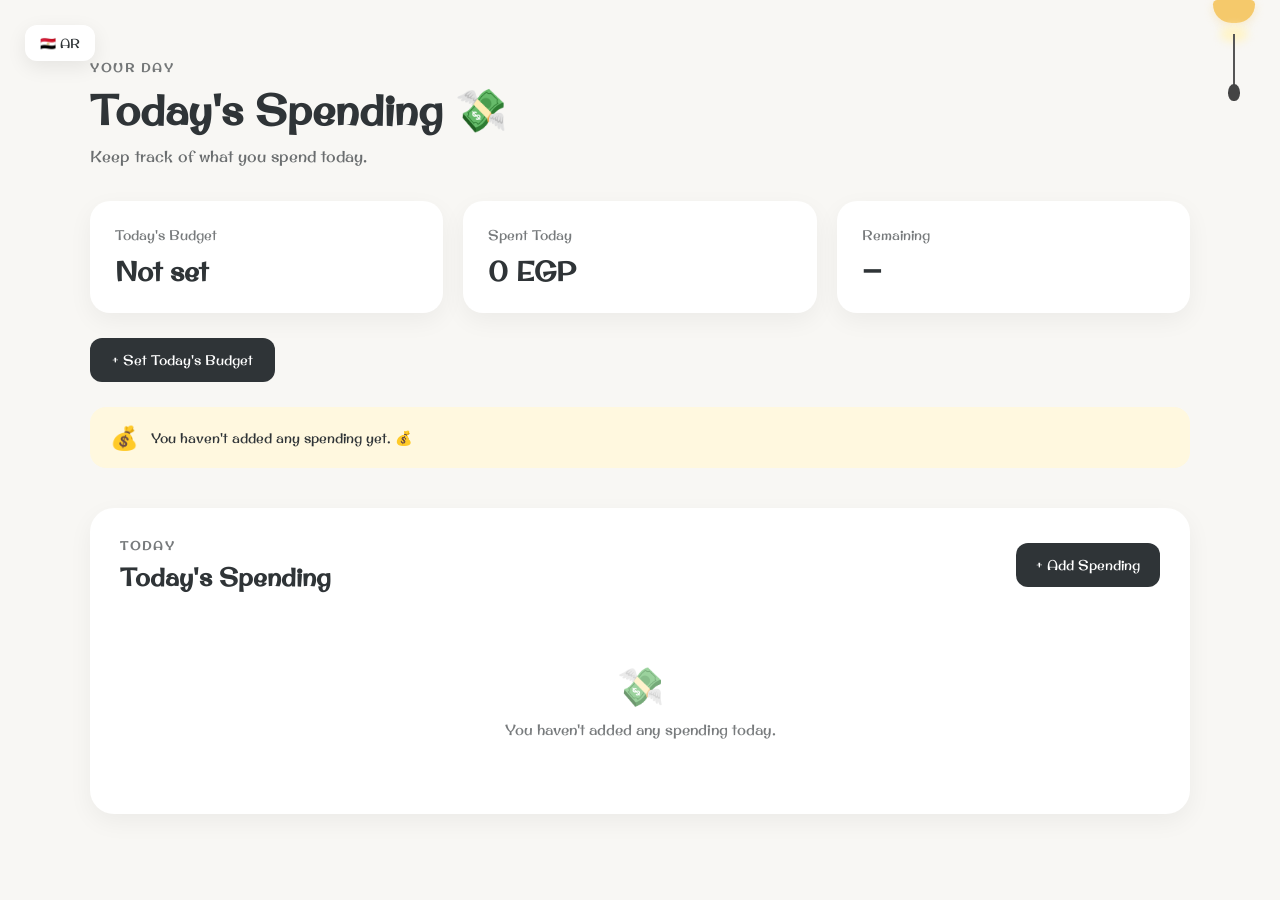
==== pages/daily.html @ ceffb984 "Update Spendly frontend" ====
<!DOCTYPE html>
<html lang="en">

<head>

    <meta charset="UTF-8">
    <meta name="viewport" content="width=device-width, initial-scale=1.0">

    <title>Daily | Spendly</title>

    <!-- Google Font -->
    <link rel="preconnect" href="https://fonts.googleapis.com">
    <link rel="preconnect" href="https://fonts.gstatic.com" crossorigin>

    <link
        href="https://fonts.googleapis.com/css2?family=Original+Surfer&display=swap"
        rel="stylesheet"
    >

    <!-- Favicon -->
    <link
        rel="icon"
        type="image/png"
        href="../assets/spendly-logo.png"
    >

    <!-- CSS -->
    <link rel="stylesheet" href="../css/theme.css">
    <link rel="stylesheet" href="../css/daily.css">

</head>


<body>

    <main class="daily-container">

        <!-- Page Header -->
        <section class="daily-header">

            <div>

                <p class="page-label" data-i18n="pageLabel">
                    YOUR DAY
                </p>

                <h1 data-i18n="title">
                    Today's Spending 💸
                </h1>

                <p class="page-subtitle" data-i18n="subtitle">
                    Keep track of what you spend today.
                </p>

            </div>

        </section>


        <!-- Budget Summary -->
        <section class="daily-summary">

            <div class="daily-card">

                <p data-i18n="budget">
                    Today's Budget
                </p>

                <h2 id="daily-budget">
                    Not set
                </h2>

            </div>


            <div class="daily-card">

                <p data-i18n="spent">
                    Spent Today
                </p>

                <h2 id="spent-today">
                    0 EGP
                </h2>

            </div>


            <div class="daily-card">

                <p data-i18n="remaining">
                    Remaining
                </p>

                <h2 id="remaining-budget">
                    —
                </h2>

            </div>

        </section>


        <!-- Budget Action -->
        <section class="budget-section">

            <button
                type="button"
                class="budget-btn"
                id="set-budget-btn"
                data-i18n="setBudget"
            >
                + Set Today's Budget
            </button>

        </section>


        <!-- Daily Message -->
        <section
            class="daily-message"
            id="daily-message"
        >

            <span class="message-icon">
                💰
            </span>

            <p id="daily-message-text">
                You haven't added any spending yet.
            </p>

        </section>


        <!-- Today's Spending -->
        <section class="today-spending-section">

            <div class="section-header">

                <div>

                    <p
                        class="page-label"
                        data-i18n="today"
                    >
                        TODAY
                    </p>

                    <h2 data-i18n="todaySpending">
                        Today's Spending
                    </h2>

                </div>


                <button
                    type="button"
                    class="add-spending-btn"
                    id="add-spending-btn"
                    data-i18n="addSpending"
                >
                    + Add Spending
                </button>

            </div>


            <!-- Spending List -->
            <div
                class="spending-list"
                id="spending-list"
            >

                <!-- Spending items will be added here -->

            </div>

        </section>

    </main>


    <!-- =========================
         Add Spending Modal
    ========================= -->

    <div
        class="spending-modal"
        id="spending-modal"
    >

        <div class="spending-modal-content">

            <div class="modal-header">

                <div>

                    <p
                        class="page-label"
                        data-i18n="newSpending"
                    >
                        NEW SPENDING
                    </p>

                    <h2 data-i18n="addSpendingTitle">
                        Add spending
                    </h2>

                </div>


                <button
                    type="button"
                    class="close-modal"
                    id="close-modal"
                >
                    ×
                </button>

            </div>


            <form id="spending-form">

                <!-- Spending Name -->
                <div class="form-group">

                    <label
                        for="spending-name"
                        data-i18n="spendingQuestion"
                    >
                        What did you spend on?
                    </label>

                    <input
                        type="text"
                        id="spending-name"
                        placeholder="e.g. Lunch"
                        required
                    >

                </div>


                <!-- Amount -->
                <div class="form-group">

                    <label
                        for="spending-amount"
                        data-i18n="amount"
                    >
                        Amount
                    </label>

                    <input
                        type="number"
                        id="spending-amount"
                        placeholder="e.g. 250"
                        min="0"
                        step="0.01"
                        required
                    >

                </div>


                <!-- Category -->
                <div class="form-group">

                    <label
                        for="spending-category"
                        data-i18n="category"
                    >
                        Category
                    </label>

                    <select
                        id="spending-category"
                        required
                    >

                        <option
                            value=""
                            data-i18n="chooseCategory"
                        >
                            Choose a category
                        </option>

                        <option value="Food">
                            🍔 Food
                        </option>

                        <option value="Transportation">
                            🚕 Transportation
                        </option>

                        <option value="Shopping">
                            🛒 Shopping
                        </option>

                        <option value="Bills">
                            💡 Bills
                        </option>

                        <option value="Entertainment">
                            🎬 Entertainment
                        </option>

                        <option value="Health">
                            💊 Health
                        </option>

                        <option value="Other">
                            📦 Other
                        </option>

                    </select>

                </div>


                <!-- Modal Actions -->
                <div class="modal-actions">

                    <button
                        type="button"
                        class="cancel-btn"
                        id="cancel-modal"
                        data-i18n="cancel"
                    >
                        Cancel
                    </button>


                    <button
                        type="submit"
                        class="save-spending-btn"
                        data-i18n="saveSpending"
                    >
                        Add Spending
                    </button>

                </div>

            </form>

        </div>

    </div>


    <!-- =========================
         Budget Modal
    ========================= -->

    <div
        class="budget-modal"
        id="budget-modal"
    >

        <div class="budget-modal-content">

            <div class="modal-header">

                <div>

                    <p
                        class="page-label"
                        data-i18n="dailyBudget"
                    >
                        DAILY BUDGET
                    </p>

                    <h2 data-i18n="setTodaysBudget">
                        Set today's budget
                    </h2>

                </div>


                <button
                    type="button"
                    class="close-budget-modal"
                    id="close-budget-modal"
                >
                    ×
                </button>

            </div>


            <form id="budget-form">

                <div class="form-group">

                    <label
                        for="budget-amount"
                        data-i18n="budgetQuestion"
                    >
                        How much can you spend today?
                    </label>

                    <input
                        type="number"
                        id="budget-amount"
                        placeholder="e.g. 1000"
                        min="0"
                        step="0.01"
                        required
                    >

                </div>


                <div class="modal-actions">

                    <button
                        type="button"
                        class="cancel-btn"
                        id="cancel-budget-modal"
                        data-i18n="cancel"
                    >
                        Cancel
                    </button>


                    <button
                        type="submit"
                        class="save-budget-btn"
                        data-i18n="setBudgetButton"
                    >
                        Set Budget
                    </button>

                </div>

            </form>

        </div>

    </div>


    <!-- =========================
         Delete Confirmation Modal
    ========================= -->

    <div
        class="delete-modal"
        id="delete-modal"
    >

        <div class="delete-modal-content">

            <div class="delete-icon">
                🗑️
            </div>

            <div class="delete-text">

                <h2 data-i18n="deleteTitle">
                    Delete spending?
                </h2>

                <p data-i18n="deleteMessage">
                    Are you sure you want to delete this spending?
                    This action can't be undone.
                </p>

            </div>


            <div class="delete-actions">

                <button
                    type="button"
                    class="delete-cancel-btn"
                    id="delete-cancel-btn"
                    data-i18n="deleteCancel"
                >
                    Cancel
                </button>


                <button
                    type="button"
                    class="delete-confirm-btn"
                    id="delete-confirm-btn"
                    data-i18n="deleteConfirm"
                >
                    Yes, Delete
                </button>

            </div>

        </div>

    </div>


    <!-- =========================
         Success Toast
    ========================= -->

    <div
        id="success-toast"
        class="success-toast"
    >

        <span>✓</span>

        <p data-i18n="spendingAdded">
            Spending added successfully!
        </p>

    </div>


    <!-- =========================
         Theme Lamp
    ========================= -->

    <div class="theme-lamp">

        <div class="lamp">

            <div class="lamp-shade"></div>

            <div class="lamp-light"></div>

        </div>


        <div
            class="lamp-cord"
            id="lamp-cord"
        >

            <span class="cord-handle"></span>

        </div>

    </div>


    <!-- JavaScript -->
    <script src="../js/theme.js"></script>
    <script src="../js/language.js"></script>
    <script src="../js/daily.js"></script>

</body>

</html>
---- css/theme.css ----
/* =========================
   Theme Lamp
========================= */

.theme-lamp {
    position: fixed;
    top: 0;
    right: 25px;
    z-index: 9999;

    display: flex;
    flex-direction: column;
    align-items: center;

    user-select: none;
}

.lamp {
    position: relative;
    width: 42px;
    height: 34px;
}

.lamp-shade {
    width: 42px;
    height: 23px;

    background: #f5c96b;

    border-radius: 5px 5px 22px 22px;

    box-shadow:
        0 3px 10px rgba(245, 201, 107, 0.3);

    transition: 0.4s ease;
}

.lamp-light {
    position: absolute;

    width: 28px;
    height: 16px;

    left: 50%;
    bottom: -8px;

    transform: translateX(-50%);

    background: #fff4c7;

    border-radius: 50%;

    opacity: 1;

    filter: blur(4px);

    transition: 0.4s ease;
}


/* =========================
   Lamp Cord
========================= */

.lamp-cord {
    width: 2px;
    height: 55px;

    background: #555;

    position: relative;

    cursor: grab;

    transform-origin: top center;

    transition: height 0.25s ease;
}

.cord-handle {
    position: absolute;

    width: 12px;
    height: 17px;

    bottom: -12px;
    left: 50%;

    transform: translateX(-50%);

    background: #444;

    border-radius: 50% 50% 45% 45%;

    cursor: grab;
}


/* =========================
   Pull Animation
========================= */

.theme-lamp.pulling .lamp-cord {
    height: 70px;
}

.theme-lamp.pulling .cord-handle {
    transform: translateX(-50%) scale(1.05);
}


/* =========================
   Night Mode
========================= */

body.night-mode {
    background: #171923;
    color: #eee8dc;
}


/* Daily Cards */

body.night-mode .daily-card {
    background: #242630;
    color: #eee8dc;

    box-shadow:
        0 8px 25px rgba(0, 0, 0, 0.2);
}

body.night-mode .daily-card p {
    color: #c8c2b8;
}

body.night-mode .daily-card h2 {
    color: #f5cfa3;
}


/* Today's Spending */

body.night-mode .today-spending-section {
    background: #242630;
    color: #eee8dc;

    box-shadow:
        0 8px 25px rgba(0, 0, 0, 0.2);
}

body.night-mode .section-header h2 {
    color: #f5cfa3;
}


/* Spending Cards */

body.night-mode .spending-card {
    border-bottom-color: #3a3d47;
}

body.night-mode .spending-info h3 {
    color: #eee8dc;
}

body.night-mode .spending-info p {
    color: #aaa69e;
}

body.night-mode .spending-amount {
    color: #f5cfa3;
}


/* Spending Icon */

body.night-mode .spending-icon {
    background: #30333d;
}


/* Edit / Delete */

body.night-mode .edit-spending-btn,
body.night-mode .delete-spending-btn {
    background: #30333d;
    color: #eee8dc;
}


/* Daily Message */

body.night-mode .daily-message {
    background: #302d25;
    color: #eee8dc;
}

body.night-mode .daily-message p {
    color: #ddd6ca;
}


/* Header */

body.night-mode .page-label {
    color: #c8c2b8;
}

body.night-mode .daily-header h1 {
    color: #f5cfa3;
}

body.night-mode .page-subtitle {
    color: #c8c2b8;
}


/* Buttons */

body.night-mode .budget-btn,
body.night-mode .add-spending-btn,
body.night-mode .save-spending-btn,
body.night-mode .save-budget-btn,
body.night-mode .delete-confirm-btn {
    background: #f5cfa3;
    color: #242630;
}


/* Empty State */

body.night-mode .empty-spending {
    color: #c8c2b8;
}


/* Modals */

body.night-mode .spending-modal-content,
body.night-mode .budget-modal-content,
body.night-mode .delete-modal-content {
    background: #242630;
    color: #eee8dc;
}

body.night-mode .modal-header h2 {
    color: #f5cfa3;
}

body.night-mode .close-modal,
body.night-mode .close-budget-modal {
    background: #30333d;
    color: #eee8dc;
}


/* Form */

body.night-mode .form-group label {
    color: #eee8dc;
}

body.night-mode .form-group input,
body.night-mode .form-group select {
    background: #30333d;
    color: #eee8dc;
    border-color: #474a55;
}

body.night-mode .form-group input::placeholder {
    color: #918d86;
}


/* Cancel Buttons */

body.night-mode .cancel-btn,
body.night-mode .delete-cancel-btn {
    background: #353842;
    color: #eee8dc;
}


/* Delete Modal */

body.night-mode .delete-icon {
    background: #3a2928;
}

body.night-mode .delete-text h2 {
    color: #f5cfa3;
}

body.night-mode .delete-text p {
    color: #bcb6ad;
}


/* Success Toast */

body.night-mode .success-toast {
    background: #242630;
    color: #eee8dc;
}

body.night-mode .success-toast p {
    color: #eee8dc;
}

body.night-mode .success-toast span {
    background: #304335;
    color: #9dd5a7;
}


/* Lamp - Night */

body.night-mode .lamp-shade {
    background: #555968;
    box-shadow: none;
}

body.night-mode .lamp-light {
    opacity: 0;
}


/* Smooth Transition */

body,
.daily-card,
.today-spending-section,
.spending-card,
.spending-icon,
.edit-spending-btn,
.delete-spending-btn,
.daily-message,
.spending-modal-content,
.budget-modal-content,
.delete-modal-content,
.success-toast,
.lamp-shade,
.lamp-light {
    transition:
        background 0.5s ease,
        color 0.5s ease,
        border-color 0.5s ease,
        box-shadow 0.5s ease;
}
---- css/daily.css ----
/* =========================
   General
========================= */

* {
    box-sizing: border-box;
    margin: 0;
    padding: 0;
}

body {
    font-family: "Original Surfer", cursive;
    background: #f8f7f4;
    color: #2f3437;
}


/* =========================
   Main Container
========================= */

.daily-container {
    width: min(1100px, 90%);
    margin: 0 auto;
    padding: 60px 0;
}


/* =========================
   Page Header
========================= */

.daily-header {
    margin-bottom: 35px;
}

.page-label {
    font-size: 12px;
    letter-spacing: 2px;
    font-weight: 600;
    margin-bottom: 8px;
    opacity: 0.65;
}

.daily-header h1 {
    font-size: 42px;
    margin-bottom: 10px;
}

.page-subtitle {
    font-size: 16px;
    opacity: 0.7;
}


/* =========================
   Daily Summary
========================= */

.daily-summary {
    display: grid;
    grid-template-columns: repeat(3, 1fr);
    gap: 20px;
    margin-bottom: 25px;
}

.daily-card {
    background: white;
    border-radius: 20px;
    padding: 25px;
    box-shadow: 0 8px 25px rgba(0, 0, 0, 0.05);
}

.daily-card p {
    font-size: 14px;
    opacity: 0.65;
    margin-bottom: 10px;
}

.daily-card h2 {
    font-size: 27px;
}


/* =========================
   Budget Button
========================= */

.budget-section {
    margin-bottom: 25px;
}

.budget-btn {
    border: none;
    background: #2f3437;
    color: white;
    padding: 13px 22px;
    border-radius: 12px;
    font-family: inherit;
    font-size: 14px;
    cursor: pointer;
    transition: 0.2s ease;
}

.budget-btn:hover {
    transform: translateY(-2px);
}


/* =========================
   Daily Message
========================= */

.daily-message {
    display: flex;
    align-items: center;
    gap: 12px;

    background: #fff8df;
    border-radius: 16px;
    padding: 16px 20px;

    margin-bottom: 40px;
}

.message-icon {
    font-size: 23px;
}

.daily-message p {
    font-size: 14px;
}


/* =========================
   Today's Spending
========================= */

.today-spending-section {
    background: white;
    border-radius: 24px;
    padding: 30px;

    box-shadow: 0 8px 25px rgba(0, 0, 0, 0.05);
}

.section-header {
    display: flex;
    align-items: center;
    justify-content: space-between;

    margin-bottom: 25px;
}

.section-header h2 {
    font-size: 25px;
}


/* =========================
   Add Spending Button
========================= */

.add-spending-btn {
    border: none;
    background: #2f3437;
    color: white;

    padding: 13px 20px;
    border-radius: 12px;

    font-family: inherit;
    font-size: 14px;

    cursor: pointer;
    transition: 0.2s ease;
}

.add-spending-btn:hover {
    transform: translateY(-2px);
}


/* =========================
   Spending Card
========================= */

.spending-card {
    display: flex;
    align-items: center;
    justify-content: space-between;

    padding: 18px 0;

    border-bottom: 1px solid #eeeeee;
}

.spending-card:last-child {
    border-bottom: none;
}

.spending-info {
    display: flex;
    align-items: center;
    gap: 14px;
}

.spending-icon {
    width: 45px;
    height: 45px;

    display: flex;
    align-items: center;
    justify-content: center;

    background: #f3f3f3;
    border-radius: 13px;

    font-size: 21px;
}

.spending-info h3 {
    font-size: 16px;
    margin-bottom: 4px;
}

.spending-info p {
    font-size: 13px;
    opacity: 0.6;
}

.spending-right {
    display: flex;
    align-items: center;
    gap: 18px;
}

.spending-amount {
    font-size: 17px;
    font-weight: 600;
}


/* =========================
   Spending Actions
========================= */

.spending-actions {
    display: flex;
    gap: 6px;
}

.edit-spending-btn,
.delete-spending-btn {
    border: none;
    background: #f3f3f3;

    width: 34px;
    height: 34px;

    border-radius: 10px;

    font-size: 15px;

    cursor: pointer;

    transition: 0.2s ease;
}

.edit-spending-btn:hover,
.delete-spending-btn:hover {
    transform: translateY(-2px);
}


/* =========================
   Empty Spending State
========================= */

.empty-spending {
    text-align: center;
    padding: 45px 20px;
    opacity: 0.65;
}

.empty-spending span {
    display: block;
    font-size: 38px;
    margin-bottom: 10px;
}

.empty-spending p {
    font-size: 15px;
}


/* =========================
   Modals
========================= */

.spending-modal,
.budget-modal {
    position: fixed;
    inset: 0;

    display: none;
    align-items: center;
    justify-content: center;

    background: rgba(0, 0, 0, 0.45);

    padding: 20px;

    z-index: 1000;
}

.spending-modal.show,
.budget-modal.show {
    display: flex;
}


/* =========================
   Modal Content
========================= */

.spending-modal-content,
.budget-modal-content {
    width: min(500px, 100%);

    background: white;
    border-radius: 22px;

    padding: 30px;

    box-shadow: 0 20px 60px rgba(0, 0, 0, 0.15);
}


/* =========================
   Modal Header
========================= */

.modal-header {
    display: flex;
    align-items: flex-start;
    justify-content: space-between;

    margin-bottom: 25px;
}

.modal-header h2 {
    font-size: 25px;
}

.close-modal,
.close-budget-modal {
    border: none;
    background: #f3f3f3;

    width: 38px;
    height: 38px;

    border-radius: 50%;

    font-size: 23px;
    cursor: pointer;
}


/* =========================
   Form
========================= */

.form-group {
    display: flex;
    flex-direction: column;
    gap: 8px;

    margin-bottom: 18px;
}

.form-group label {
    font-size: 14px;
    font-weight: 600;
}

.form-group input,
.form-group select {
    width: 100%;

    border: 1px solid #dddddd;
    border-radius: 12px;

    padding: 13px 14px;

    font-family: inherit;
    font-size: 14px;

    outline: none;
}

.form-group input:focus,
.form-group select:focus {
    border-color: #999999;
}


/* =========================
   Modal Actions
========================= */

.modal-actions {
    display: flex;
    justify-content: flex-end;
    gap: 10px;

    margin-top: 25px;
}

.cancel-btn,
.save-spending-btn,
.save-budget-btn {
    border: none;

    padding: 12px 20px;
    border-radius: 11px;

    font-family: inherit;
    font-size: 14px;

    cursor: pointer;
}

.cancel-btn {
    background: #eeeeee;
    color: #333;
}

.save-spending-btn,
.save-budget-btn {
    background: #2f3437;
    color: white;
}





/* =========================
   Delete Confirmation Modal
========================= */

.delete-modal {
    position: fixed;
    inset: 0;

    display: none;
    align-items: center;
    justify-content: center;

    background: rgba(0, 0, 0, 0.45);

    padding: 20px;

    z-index: 2000;
}

.delete-modal.show {
    display: flex;
}


/* =========================
   Delete Modal Content
========================= */

.delete-modal-content {
    width: min(430px, 100%);

    background: #fff;

    border-radius: 24px;

    padding: 32px;

    text-align: center;

    box-shadow:
        0 20px 60px rgba(0, 0, 0, 0.16);

    animation: deleteModalAppear 0.25s ease;
}


@keyframes deleteModalAppear {

    from {
        opacity: 0;
        transform: translateY(10px) scale(0.96);
    }

    to {
        opacity: 1;
        transform: translateY(0) scale(1);
    }

}


/* =========================
   Delete Icon
========================= */

.delete-icon {
    width: 58px;
    height: 58px;

    display: flex;
    align-items: center;
    justify-content: center;

    margin: 0 auto 18px;

    background: #fff1f0;

    border-radius: 18px;

    font-size: 27px;
}


/* =========================
   Delete Text
========================= */

.delete-text h2 {
    font-size: 24px;

    margin-bottom: 10px;
}


.delete-text p {
    font-size: 14px;

    line-height: 1.6;

    color: #777;

    max-width: 320px;

    margin: 0 auto;
}


/* =========================
   Delete Actions
========================= */

.delete-actions {
    display: flex;

    justify-content: center;

    gap: 10px;

    margin-top: 25px;
}


.delete-cancel-btn,
.delete-confirm-btn {
    border: none;

    padding: 12px 20px;

    border-radius: 11px;

    font-family: inherit;

    font-size: 14px;

    cursor: pointer;

    transition: 0.2s ease;
}


.delete-cancel-btn {
    background: #eeeeee;

    color: #333;
}


.delete-confirm-btn {
    background: #2f3437;

    color: white;
}


.delete-cancel-btn:hover,
.delete-confirm-btn:hover {
    transform: translateY(-2px);
}





















/* =========================
   Success Toast
========================= */

.success-toast {
    position: fixed;

    top: 50%;
    left: 50%;

    transform: translate(-50%, -50%) scale(0.9);

    display: flex;
    align-items: center;
    gap: 12px;

    background: white;

    padding: 18px 25px;

    border-radius: 18px;

    box-shadow: 0 15px 45px rgba(0, 0, 0, 0.15);

    opacity: 0;
    visibility: hidden;

    transition:
        opacity 0.3s ease,
        transform 0.3s ease,
        visibility 0.3s ease;

    z-index: 9999;
}

.success-toast.show {
    opacity: 1;
    visibility: visible;

    transform: translate(-50%, -50%) scale(1);
}

.success-toast span {
    width: 32px;
    height: 32px;

    display: flex;
    align-items: center;
    justify-content: center;

    background: #e8f5e9;
    color: #3f7d4a;

    border-radius: 50%;

    font-size: 18px;
    font-weight: bold;
}

.success-toast p {
    font-size: 15px;
    color: #2f3437;
}


/* =========================
   Responsive
========================= */

@media (max-width: 750px) {

    .daily-container {
        width: 92%;
        padding: 35px 0;
    }

    .daily-header h1 {
        font-size: 32px;
    }

    .daily-summary {
        grid-template-columns: 1fr;
    }

    .section-header {
        align-items: flex-start;
        gap: 20px;
        flex-direction: column;
    }

    .add-spending-btn {
        width: 100%;
    }

    .today-spending-section {
        padding: 22px;
    }

    .spending-card {
        align-items: flex-start;
        gap: 15px;
    }

    .spending-right {
        flex-direction: column;
        align-items: flex-end;
        gap: 8px;
    }

    .spending-amount {
        white-space: nowrap;
    }

}


/* =========================
   Theme Lamp
========================= */

.theme-lamp {
    position: fixed;
    top: 0;
    right: 25px;
    z-index: 9999;

    display: flex;
    flex-direction: column;
    align-items: center;

    user-select: none;
}

/* Small Lamp */

.lamp {
    position: relative;
    width: 42px;
    height: 34px;
}

.lamp-shade {
    width: 42px;
    height: 23px;

    background: #f5c96b;

    border-radius: 5px 5px 22px 22px;

    box-shadow:
        0 3px 10px rgba(245, 201, 107, 0.3);

    transition: 0.4s ease;
}

.lamp-light {
    position: absolute;

    width: 28px;
    height: 16px;

    left: 50%;
    bottom: -8px;

    transform: translateX(-50%);

    background: #fff4c7;

    border-radius: 50%;

    opacity: 1;

    filter: blur(4px);

    transition: 0.4s ease;
}


/* =========================
   Lamp Cord
========================= */

.lamp-cord {
    width: 2px;
    height: 55px;

    background: #555;

    position: relative;

    cursor: grab;

    transform-origin: top center;

    transition: height 0.25s ease;
}


/* Cord Handle */

.cord-handle {
    position: absolute;

    width: 12px;
    height: 17px;

    bottom: -12px;
    left: 50%;

    transform: translateX(-50%);

    background: #444;

    border-radius: 50% 50% 45% 45%;

    cursor: grab;
}


/* Pull Animation */

.theme-lamp.pulling .lamp-cord {
    height: 70px;
}

.theme-lamp.pulling .cord-handle {
    transform: translateX(-50%) scale(1.05);
}


/* =========================
   Night Mode
========================= */

body.night-mode {
    background: #171923;
    color: #eee8dc;
}


/* =========================
   Daily Summary Cards
========================= */

body.night-mode .daily-card {
    background: #242630;
    color: #eee8dc;

    box-shadow:
        0 8px 25px rgba(0, 0, 0, 0.2);
}

body.night-mode .daily-card p {
    color: #c8c2b8;
}

body.night-mode .daily-card h2 {
    color: #f5cfa3;
}


/* =========================
   Today's Spending
========================= */

body.night-mode .today-spending-section {
    background: #242630;
    color: #eee8dc;

    box-shadow:
        0 8px 25px rgba(0, 0, 0, 0.2);
}

body.night-mode .section-header h2 {
    color: #f5cfa3;
}


/* =========================
   Spending Cards
========================= */

body.night-mode .spending-card {
    border-bottom-color: #3a3d47;
}

body.night-mode .spending-info h3 {
    color: #eee8dc;
}

body.night-mode .spending-info p {
    color: #aaa69e;
}

body.night-mode .spending-amount {
    color: #f5cfa3;
}


/* Spending Icon */

body.night-mode .spending-icon {
    background: #30333d;
}


/* Edit / Delete Buttons */

body.night-mode .edit-spending-btn,
body.night-mode .delete-spending-btn {
    background: #30333d;
    color: #eee8dc;
}


/* =========================
   Daily Message
========================= */

body.night-mode .daily-message {
    background: #302d25;
    color: #eee8dc;
}

body.night-mode .daily-message p {
    color: #ddd6ca;
}


/* =========================
   Header
========================= */

body.night-mode .page-label {
    color: #c8c2b8;
}

body.night-mode .daily-header h1 {
    color: #f5cfa3;
}

body.night-mode .page-subtitle {
    color: #c8c2b8;
}


/* =========================
   Buttons
========================= */

body.night-mode .budget-btn,
body.night-mode .add-spending-btn,
body.night-mode .save-spending-btn,
body.night-mode .save-budget-btn,
body.night-mode .delete-confirm-btn {
    background: #f5cfa3;
    color: #242630;
}

body.night-mode .budget-btn:hover,
body.night-mode .add-spending-btn:hover,
body.night-mode .save-spending-btn:hover,
body.night-mode .save-budget-btn:hover,
body.night-mode .delete-confirm-btn:hover {
    background: #e8bb86;
}


/* =========================
   Empty State
========================= */

body.night-mode .empty-spending {
    color: #c8c2b8;
}


/* =========================
   Modals
========================= */

body.night-mode .spending-modal-content,
body.night-mode .budget-modal-content,
body.night-mode .delete-modal-content {
    background: #242630;
    color: #eee8dc;
}

body.night-mode .modal-header h2 {
    color: #f5cfa3;
}

body.night-mode .close-modal,
body.night-mode .close-budget-modal {
    background: #30333d;
    color: #eee8dc;
}


/* =========================
   Form
========================= */

body.night-mode .form-group label {
    color: #eee8dc;
}

body.night-mode .form-group input,
body.night-mode .form-group select {
    background: #30333d;
    color: #eee8dc;
    border-color: #474a55;
}

body.night-mode .form-group input::placeholder {
    color: #918d86;
}


/* =========================
   Cancel Buttons
========================= */

body.night-mode .cancel-btn,
body.night-mode .delete-cancel-btn {
    background: #353842;
    color: #eee8dc;
}


/* =========================
   Delete Modal
========================= */

body.night-mode .delete-icon {
    background: #3a2928;
}

body.night-mode .delete-text h2 {
    color: #f5cfa3;
}

body.night-mode .delete-text p {
    color: #bcb6ad;
}


/* =========================
   Success Toast
========================= */

body.night-mode .success-toast {
    background: #242630;
    color: #eee8dc;
}

body.night-mode .success-toast p {
    color: #eee8dc;
}

body.night-mode .success-toast span {
    background: #304335;
    color: #9dd5a7;
}


/* =========================
   Lamp - Night
========================= */

body.night-mode .lamp-shade {
    background: #555968;
    box-shadow: none;
}

body.night-mode .lamp-light {
    opacity: 0;
}


/* =========================
   Smooth Transition
========================= */

body,
.daily-card,
.today-spending-section,
.spending-card,
.spending-icon,
.edit-spending-btn,
.delete-spending-btn,
.daily-message,
.spending-modal-content,
.budget-modal-content,
.delete-modal-content,
.success-toast,
.lamp-shade,
.lamp-light {
    transition:
        background 0.5s ease,
        color 0.5s ease,
        border-color 0.5s ease,
        box-shadow 0.5s ease;
}
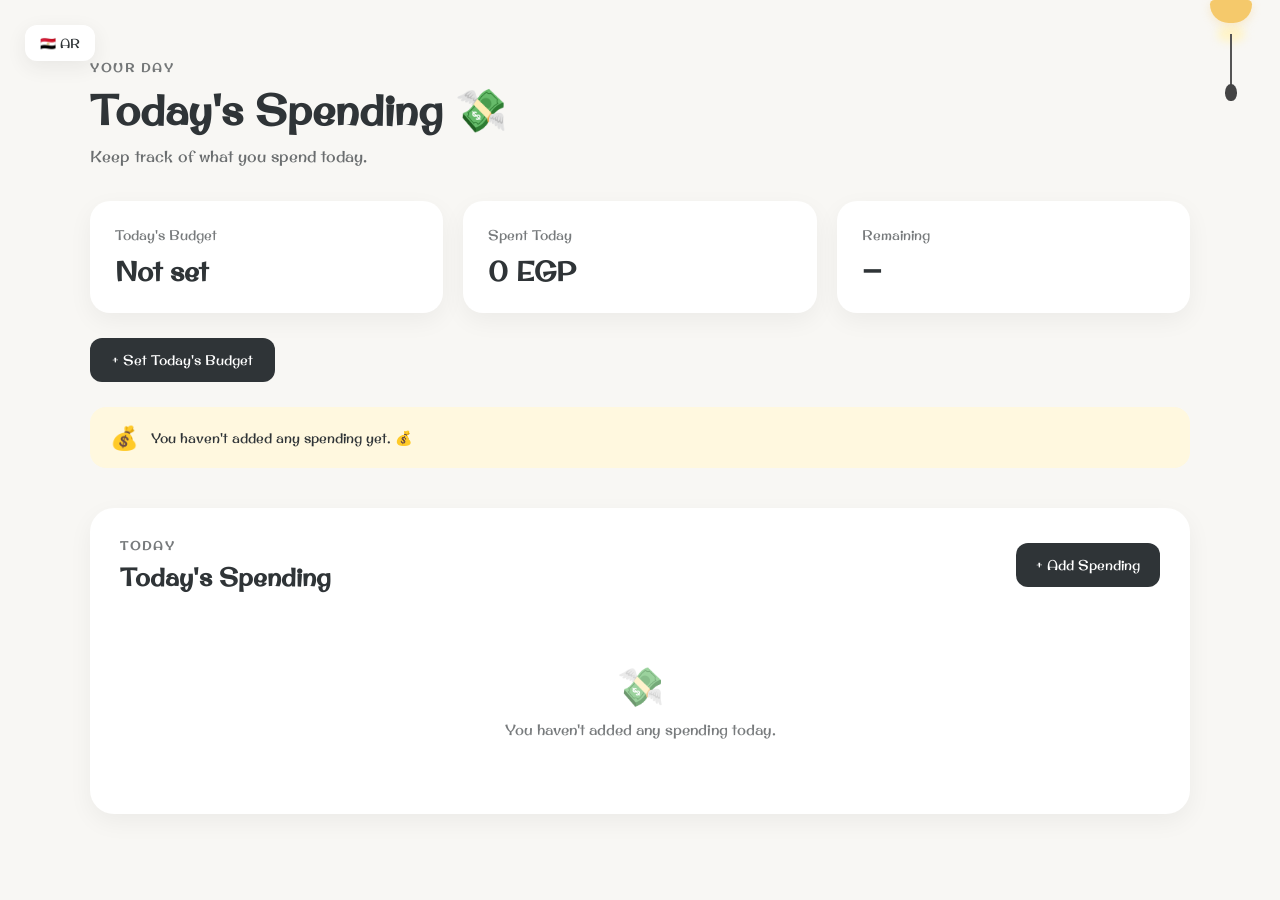
==== commit c1cbb029: "Update Spendly UI, theme, and language" ====
--- a/pages/daily.html
+++ b/pages/daily.html
@@ -19,11 +19,9 @@
     >
 
     <!-- Favicon -->
-    <link
-        rel="icon"
-        type="image/png"
-        href="../assets/spendly-logo.png"
-    >
+
+<link rel="icon" type="image/png" href="../assets/Spendly%20Wallet%20Logo.png">
+
 
     <!-- CSS -->
     <link rel="stylesheet" href="../css/theme.css">
--- a/css/theme.css
+++ b/css/theme.css
@@ -1,17 +1,76 @@
+
 /* =========================
-   Theme Lamp
+   Spendly Shared Theme
+========================= */
+
+:root {
+    color-scheme: light;
+
+    --page-bg: #f8f7f4;
+    --card-bg: #fffefa;
+    --main-text: #2f3437;
+    --muted-text: #898b80;
+    --accent: #85896c;
+    --border-color: #e7e5da;
+}
+
+body.night-mode {
+    color-scheme: dark;
+
+    --page-bg: #171923;
+    --card-bg: #242630;
+    --main-text: #eee8dc;
+    --muted-text: #c8c2b8;
+    --accent: #f5cfa3;
+    --border-color: #3a3d47;
+}
+
+/* =========================
+   Shared Language Button
+========================= */
+
+.language-button {
+    position: fixed;
+    top: 20px;
+    left: 20px;
+    z-index: 1002;
+
+    padding: 9px 16px;
+    border: 1px solid var(--border-color);
+    border-radius: 22px;
+
+    background: var(--card-bg);
+    color: var(--main-text);
+
+    font: inherit;
+    font-size: 14px;
+    font-weight: 800;
+
+    cursor: pointer;
+    transition: background 0.3s ease, color 0.3s ease,
+                border-color 0.3s ease, transform 0.3s ease;
+}
+
+.language-button:hover {
+    transform: translateY(-1px);
+}
+
+/* =========================
+   Shared Lamp
 ========================= */
 
 .theme-lamp {
     position: fixed;
-    top: 0;
-    right: 25px;
-    z-index: 9999;
+    top: 12px;
+    right: 24px;
+    z-index: 1001;
 
     display: flex;
     flex-direction: column;
     align-items: center;
 
+    width: 48px;
+    height: 95px;
     user-select: none;
 }
 
@@ -22,83 +81,76 @@
 }
 
 .lamp-shade {
+    position: relative;
+    z-index: 2;
+
     width: 42px;
     height: 23px;
 
     background: #f5c96b;
+    border-radius: 5px 5px 22px 22px;
+    box-shadow: 0 3px 10px rgba(245, 201, 107, 0.3);
 
-    border-radius: 5px 5px 22px 22px;
-
-    box-shadow:
-        0 3px 10px rgba(245, 201, 107, 0.3);
-
-    transition: 0.4s ease;
+    transition: background 0.4s ease, box-shadow 0.4s ease;
 }
 
 .lamp-light {
     position: absolute;
+    left: 50%;
+    bottom: -8px;
 
     width: 28px;
     height: 16px;
 
-    left: 50%;
-    bottom: -8px;
-
     transform: translateX(-50%);
-
     background: #fff4c7;
-
     border-radius: 50%;
 
     opacity: 1;
-
     filter: blur(4px);
-
-    transition: 0.4s ease;
+    transition: opacity 0.4s ease;
 }
 
+.lamp-cord {
+    position: relative;
+    z-index: 3;
 
-/* =========================
-   Lamp Cord
-========================= */
-
-.lamp-cord {
-    width: 2px;
+    width: 24px;
     height: 55px;
 
-    background: #555;
-
-    position: relative;
-
+    border: none;
+    background: transparent;
     cursor: grab;
 
     transform-origin: top center;
+    transition: height 0.25s ease;
+}
 
-    transition: height 0.25s ease;
+.lamp-cord::before {
+    content: "";
+    position: absolute;
+    top: 0;
+    left: 50%;
+
+    width: 2px;
+    height: 43px;
+
+    background: #555;
+    transform: translateX(-50%);
 }
 
 .cord-handle {
     position: absolute;
+    bottom: -1px;
+    left: 50%;
 
     width: 12px;
     height: 17px;
 
-    bottom: -12px;
-    left: 50%;
-
     transform: translateX(-50%);
-
     background: #444;
-
     border-radius: 50% 50% 45% 45%;
-
-    cursor: grab;
 }
-
-
-/* =========================
-   Pull Animation
-========================= */
 
 .theme-lamp.pulling .lamp-cord {
     height: 70px;
@@ -108,212 +160,12 @@
     transform: translateX(-50%) scale(1.05);
 }
 
-
-/* =========================
-   Night Mode
-========================= */
-
-body.night-mode {
-    background: #171923;
-    color: #eee8dc;
+/* Night mode */
+body.night-mode .language-button {
+    background: var(--card-bg);
+    color: var(--main-text);
+    border-color: var(--border-color);
 }
-
-
-/* Daily Cards */
-
-body.night-mode .daily-card {
-    background: #242630;
-    color: #eee8dc;
-
-    box-shadow:
-        0 8px 25px rgba(0, 0, 0, 0.2);
-}
-
-body.night-mode .daily-card p {
-    color: #c8c2b8;
-}
-
-body.night-mode .daily-card h2 {
-    color: #f5cfa3;
-}
-
-
-/* Today's Spending */
-
-body.night-mode .today-spending-section {
-    background: #242630;
-    color: #eee8dc;
-
-    box-shadow:
-        0 8px 25px rgba(0, 0, 0, 0.2);
-}
-
-body.night-mode .section-header h2 {
-    color: #f5cfa3;
-}
-
-
-/* Spending Cards */
-
-body.night-mode .spending-card {
-    border-bottom-color: #3a3d47;
-}
-
-body.night-mode .spending-info h3 {
-    color: #eee8dc;
-}
-
-body.night-mode .spending-info p {
-    color: #aaa69e;
-}
-
-body.night-mode .spending-amount {
-    color: #f5cfa3;
-}
-
-
-/* Spending Icon */
-
-body.night-mode .spending-icon {
-    background: #30333d;
-}
-
-
-/* Edit / Delete */
-
-body.night-mode .edit-spending-btn,
-body.night-mode .delete-spending-btn {
-    background: #30333d;
-    color: #eee8dc;
-}
-
-
-/* Daily Message */
-
-body.night-mode .daily-message {
-    background: #302d25;
-    color: #eee8dc;
-}
-
-body.night-mode .daily-message p {
-    color: #ddd6ca;
-}
-
-
-/* Header */
-
-body.night-mode .page-label {
-    color: #c8c2b8;
-}
-
-body.night-mode .daily-header h1 {
-    color: #f5cfa3;
-}
-
-body.night-mode .page-subtitle {
-    color: #c8c2b8;
-}
-
-
-/* Buttons */
-
-body.night-mode .budget-btn,
-body.night-mode .add-spending-btn,
-body.night-mode .save-spending-btn,
-body.night-mode .save-budget-btn,
-body.night-mode .delete-confirm-btn {
-    background: #f5cfa3;
-    color: #242630;
-}
-
-
-/* Empty State */
-
-body.night-mode .empty-spending {
-    color: #c8c2b8;
-}
-
-
-/* Modals */
-
-body.night-mode .spending-modal-content,
-body.night-mode .budget-modal-content,
-body.night-mode .delete-modal-content {
-    background: #242630;
-    color: #eee8dc;
-}
-
-body.night-mode .modal-header h2 {
-    color: #f5cfa3;
-}
-
-body.night-mode .close-modal,
-body.night-mode .close-budget-modal {
-    background: #30333d;
-    color: #eee8dc;
-}
-
-
-/* Form */
-
-body.night-mode .form-group label {
-    color: #eee8dc;
-}
-
-body.night-mode .form-group input,
-body.night-mode .form-group select {
-    background: #30333d;
-    color: #eee8dc;
-    border-color: #474a55;
-}
-
-body.night-mode .form-group input::placeholder {
-    color: #918d86;
-}
-
-
-/* Cancel Buttons */
-
-body.night-mode .cancel-btn,
-body.night-mode .delete-cancel-btn {
-    background: #353842;
-    color: #eee8dc;
-}
-
-
-/* Delete Modal */
-
-body.night-mode .delete-icon {
-    background: #3a2928;
-}
-
-body.night-mode .delete-text h2 {
-    color: #f5cfa3;
-}
-
-body.night-mode .delete-text p {
-    color: #bcb6ad;
-}
-
-
-/* Success Toast */
-
-body.night-mode .success-toast {
-    background: #242630;
-    color: #eee8dc;
-}
-
-body.night-mode .success-toast p {
-    color: #eee8dc;
-}
-
-body.night-mode .success-toast span {
-    background: #304335;
-    color: #9dd5a7;
-}
-
-
-/* Lamp - Night */
 
 body.night-mode .lamp-shade {
     background: #555968;
@@ -324,26 +176,23 @@
     opacity: 0;
 }
 
+body.night-mode .lamp-cord::before {
+    background: #aaa69e;
+}
 
-/* Smooth Transition */
+body.night-mode .cord-handle {
+    background: #d2c9b9;
+}
 
-body,
-.daily-card,
-.today-spending-section,
-.spending-card,
-.spending-icon,
-.edit-spending-btn,
-.delete-spending-btn,
-.daily-message,
-.spending-modal-content,
-.budget-modal-content,
-.delete-modal-content,
-.success-toast,
-.lamp-shade,
-.lamp-light {
-    transition:
-        background 0.5s ease,
-        color 0.5s ease,
-        border-color 0.5s ease,
-        box-shadow 0.5s ease;
-}+/* Mobile */
+@media (max-width: 520px) {
+    .language-button {
+        top: 15px;
+        left: 14px;
+    }
+
+    .theme-lamp {
+        top: 8px;
+        right: 14px;
+    }
+}
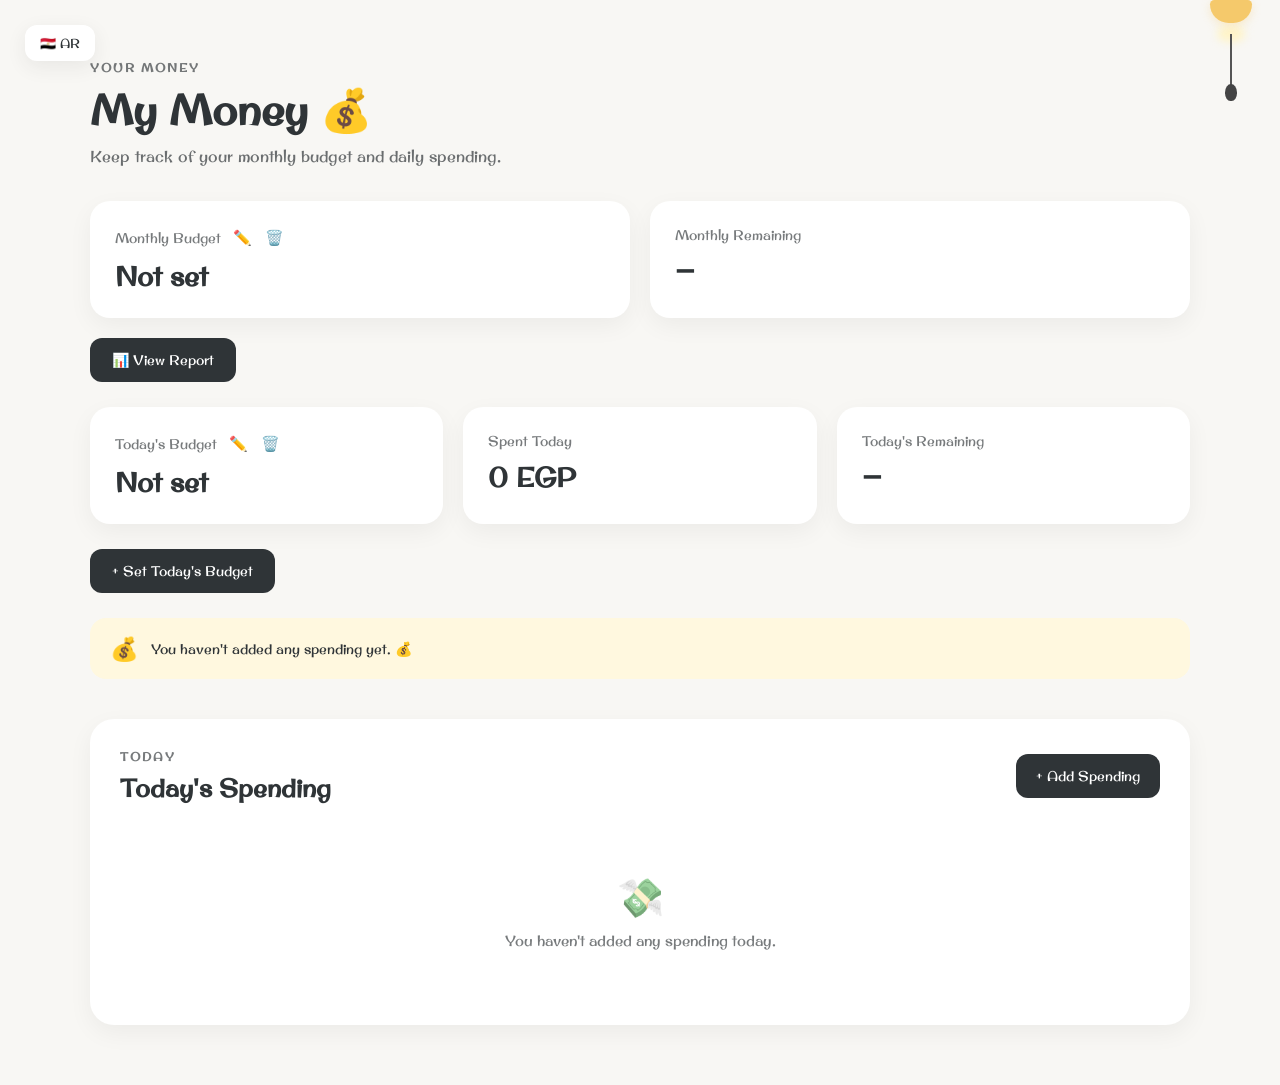
==== commit 117c9a88: "Complete My Money page and budget management" ====
--- a/pages/daily.html
+++ b/pages/daily.html
@@ -1,553 +1,394 @@
 
 <!DOCTYPE html>
 <html lang="en">
-
 <head>
-
     <meta charset="UTF-8">
     <meta name="viewport" content="width=device-width, initial-scale=1.0">
-
-    <title>Daily | Spendly</title>
-
-    <!-- Google Font -->
+    <title>My Money | Spendly</title>
+
     <link rel="preconnect" href="https://fonts.googleapis.com">
     <link rel="preconnect" href="https://fonts.gstatic.com" crossorigin>
-
-    <link
-        href="https://fonts.googleapis.com/css2?family=Original+Surfer&display=swap"
-        rel="stylesheet"
-    >
-
-    <!-- Favicon -->
-
-<link rel="icon" type="image/png" href="../assets/Spendly%20Wallet%20Logo.png">
-
-
-    <!-- CSS -->
+    <link href="https://fonts.googleapis.com/css2?family=Original+Surfer&display=swap" rel="stylesheet">
+
+    <link rel="icon" type="image/png" href="../assets/Spendly%20Wallet%20Logo.png">
     <link rel="stylesheet" href="../css/theme.css">
     <link rel="stylesheet" href="../css/daily.css">
-
 </head>
-
-
 <body>
 
     <main class="daily-container">
 
         <!-- Page Header -->
         <section class="daily-header">
-
             <div>
-
-                <p class="page-label" data-i18n="pageLabel">
-                    YOUR DAY
+                <p class="page-label" data-i18n="yourMoney">YOUR MONEY</p>
+                <h1 data-i18n="myMoney">My Money 💰</h1>
+                <p class="page-subtitle" data-i18n="moneySubtitle">
+                    Keep track of your monthly budget and daily spending.
                 </p>
-
-                <h1 data-i18n="title">
-                    Today's Spending 💸
-                </h1>
-
-                <p class="page-subtitle" data-i18n="subtitle">
-                    Keep track of what you spend today.
-                </p>
-
-            </div>
-
-        </section>
-
-
-        <!-- Budget Summary -->
+            </div>
+        </section>
+
+        <!-- Monthly Summary -->
+        <section class="daily-summary monthly-summary">
+
+            <div class="daily-card">
+                <div class="budget-title-row">
+                    <p data-i18n="monthlyBudget">Monthly Budget</p>
+
+                    <div class="budget-icon-actions">
+                        <button type="button" class="icon-btn"
+                            id="edit-monthly-budget-btn"
+                            data-i18n-aria="editMonthlyBudget"
+                            data-i18n-title="editMonthlyBudget">✏️</button>
+
+                        <button type="button" class="icon-btn delete-budget-icon"
+                            id="delete-monthly-budget-btn"
+                            data-i18n-aria="deleteMonthlyBudget"
+                            data-i18n-title="deleteMonthlyBudget">🗑️</button>
+                    </div>
+                </div>
+
+                <h2 id="monthly-budget" data-i18n="noMonthlyBudget">Not set</h2>
+            </div>
+
+            <div class="daily-card">
+                <p data-i18n="monthlyRemaining">Monthly Remaining</p>
+                <h2 id="monthly-remaining">—</h2>
+            </div>
+
+        </section>
+
+        <!-- Report Link -->
+        <section class="budget-section monthly-actions">
+            <a href="report.html" class="budget-btn report-btn"
+                data-i18n="viewReport">📊 View Report</a>
+        </section>
+
+        <!-- Today's Summary -->
         <section class="daily-summary">
 
             <div class="daily-card">
-
-                <p data-i18n="budget">
-                    Today's Budget
-                </p>
-
-                <h2 id="daily-budget">
-                    Not set
-                </h2>
-
-            </div>
-
-
-            <div class="daily-card">
-
-                <p data-i18n="spent">
-                    Spent Today
-                </p>
-
-                <h2 id="spent-today">
-                    0 EGP
-                </h2>
-
-            </div>
-
-
-            <div class="daily-card">
-
-                <p data-i18n="remaining">
-                    Remaining
-                </p>
-
-                <h2 id="remaining-budget">
-                    —
-                </h2>
-
-            </div>
-
-        </section>
-
-
-        <!-- Budget Action -->
+                <div class="budget-title-row">
+                    <p data-i18n="budget">Today's Budget</p>
+
+                    <div class="budget-icon-actions">
+                        <button type="button" class="icon-btn"
+                            id="edit-daily-budget-btn"
+                            data-i18n-aria="editDailyBudget"
+                            data-i18n-title="editDailyBudget">✏️</button>
+
+                        <button type="button" class="icon-btn delete-budget-icon"
+                            id="delete-daily-budget-btn"
+                            data-i18n-aria="deleteDailyBudget"
+                            data-i18n-title="deleteDailyBudget">🗑️</button>
+                    </div>
+                </div>
+
+                <h2 id="daily-budget" data-i18n="notSet">Not set</h2>
+            </div>
+
+            <div class="daily-card">
+                <p data-i18n="spent">Spent Today</p>
+                <h2 id="spent-today">0 EGP</h2>
+            </div>
+
+            <div class="daily-card">
+                <p data-i18n="remaining">Today's Remaining</p>
+                <h2 id="remaining-budget">—</h2>
+            </div>
+
+        </section>
+
+        <!-- Daily Budget Action -->
         <section class="budget-section">
-
-            <button
-                type="button"
-                class="budget-btn"
-                id="set-budget-btn"
-                data-i18n="setBudget"
-            >
-                + Set Today's Budget
-            </button>
-
-        </section>
-
+            <button type="button" class="budget-btn" id="set-budget-btn"
+                data-i18n="setBudget">+ Set Today's Budget</button>
+        </section>
 
         <!-- Daily Message -->
-        <section
-            class="daily-message"
-            id="daily-message"
-        >
-
-            <span class="message-icon">
-                💰
-            </span>
-
-            <p id="daily-message-text">
-                You haven't added any spending yet.
+        <section class="daily-message" id="daily-message">
+            <span class="message-icon">💰</span>
+            <p id="daily-message-text" data-i18n="noSpending">
+                You haven't added any spending yet. 💰
             </p>
-
-        </section>
-
+        </section>
 
         <!-- Today's Spending -->
         <section class="today-spending-section">
 
             <div class="section-header">
-
                 <div>
-
-                    <p
-                        class="page-label"
-                        data-i18n="today"
-                    >
-                        TODAY
-                    </p>
-
-                    <h2 data-i18n="todaySpending">
-                        Today's Spending
-                    </h2>
-
-                </div>
-
-
-                <button
-                    type="button"
-                    class="add-spending-btn"
-                    id="add-spending-btn"
-                    data-i18n="addSpending"
-                >
+                    <p class="page-label" data-i18n="today">TODAY</p>
+                    <h2 data-i18n="todaySpending">Today's Spending</h2>
+                </div>
+
+                <button type="button" class="add-spending-btn"
+                    id="add-spending-btn" data-i18n="addSpending">
                     + Add Spending
                 </button>
-
-            </div>
-
-
-            <!-- Spending List -->
-            <div
-                class="spending-list"
-                id="spending-list"
-            >
-
-                <!-- Spending items will be added here -->
-
-            </div>
+            </div>
+
+            <div class="spending-list" id="spending-list"></div>
 
         </section>
 
     </main>
 
 
-    <!-- =========================
-         Add Spending Modal
-    ========================= -->
-
-    <div
-        class="spending-modal"
-        id="spending-modal"
-    >
-
+    <!-- Monthly Budget Modal -->
+    <div class="budget-modal" id="monthly-budget-modal">
+        <div class="budget-modal-content">
+
+            <div class="modal-header">
+                <div>
+                    <p class="page-label" data-i18n="monthlyBudget">
+                        MONTHLY BUDGET
+                    </p>
+
+                    <h2 data-i18n="setMonthlyBudget">
+                        Set Your Monthly Budget
+                    </h2>
+                </div>
+
+                <button type="button" class="close-budget-modal"
+                    id="close-monthly-budget-modal"
+                    aria-label="Close">×</button>
+            </div>
+
+            <form id="monthly-budget-form">
+
+                <div class="form-group">
+                    <label for="monthly-budget-amount"
+                        data-i18n="monthlyBudgetQuestion">
+                        How much money do you have for this month?
+                    </label>
+
+                    <input type="number"
+                        id="monthly-budget-amount"
+                        data-i18n-placeholder="monthlyBudgetPlaceholder"
+                        placeholder="e.g. 23000"
+                        min="0.01" step="0.01" required>
+                </div>
+
+                <div class="modal-actions">
+                    <button type="button" class="cancel-btn"
+                        id="cancel-monthly-budget-modal"
+                        data-i18n="cancel">Cancel</button>
+
+                    <button type="submit" class="save-budget-btn"
+                        data-i18n="saveMonthlyBudget">
+                        Save Monthly Budget
+                    </button>
+                </div>
+
+            </form>
+        </div>
+    </div>
+
+
+    <!-- Add / Edit Spending Modal -->
+    <div class="spending-modal" id="spending-modal">
         <div class="spending-modal-content">
 
             <div class="modal-header">
-
                 <div>
-
-                    <p
-                        class="page-label"
-                        data-i18n="newSpending"
-                    >
-                        NEW SPENDING
-                    </p>
-
-                    <h2 data-i18n="addSpendingTitle">
-                        Add spending
-                    </h2>
-
-                </div>
-
-
-                <button
-                    type="button"
-                    class="close-modal"
-                    id="close-modal"
-                >
-                    ×
-                </button>
-
-            </div>
-
+                    <p class="page-label" data-i18n="newSpending">NEW SPENDING</p>
+                    <h2 data-i18n="addSpendingTitle">Add spending</h2>
+                </div>
+
+                <button type="button" class="close-modal"
+                    id="close-modal" aria-label="Close">×</button>
+            </div>
 
             <form id="spending-form">
 
-                <!-- Spending Name -->
-                <div class="form-group">
-
-                    <label
-                        for="spending-name"
-                        data-i18n="spendingQuestion"
-                    >
+                <div class="form-group">
+                    <label for="spending-name" data-i18n="spendingQuestion">
                         What did you spend on?
                     </label>
 
-                    <input
-                        type="text"
-                        id="spending-name"
-                        placeholder="e.g. Lunch"
-                        required
-                    >
-
-                </div>
-
-
-                <!-- Amount -->
-                <div class="form-group">
-
-                    <label
-                        for="spending-amount"
-                        data-i18n="amount"
-                    >
+                    <input type="text" id="spending-name"
+                        placeholder="e.g. Lunch" required>
+                </div>
+
+                <div class="form-group">
+                    <label for="spending-amount" data-i18n="amount">
                         Amount
                     </label>
 
-                    <input
-                        type="number"
-                        id="spending-amount"
+                    <input type="number" id="spending-amount"
                         placeholder="e.g. 250"
-                        min="0"
-                        step="0.01"
-                        required
-                    >
-
-                </div>
-
-
-                <!-- Category -->
-                <div class="form-group">
-
-                    <label
-                        for="spending-category"
-                        data-i18n="category"
-                    >
+                        min="0.01" step="0.01" required>
+                </div>
+
+                <div class="form-group">
+                    <label for="spending-category" data-i18n="category">
                         Category
                     </label>
 
-                    <select
-                        id="spending-category"
-                        required
-                    >
-
-                        <option
-                            value=""
-                            data-i18n="chooseCategory"
-                        >
+                    <select id="spending-category" required>
+                        <option value="" data-i18n="chooseCategory">
                             Choose a category
                         </option>
-
-                        <option value="Food">
-                            🍔 Food
-                        </option>
-
-                        <option value="Transportation">
-                            🚕 Transportation
-                        </option>
-
-                        <option value="Shopping">
-                            🛒 Shopping
-                        </option>
-
-                        <option value="Bills">
-                            💡 Bills
-                        </option>
-
-                        <option value="Entertainment">
-                            🎬 Entertainment
-                        </option>
-
-                        <option value="Health">
-                            💊 Health
-                        </option>
-
-                        <option value="Other">
-                            📦 Other
-                        </option>
-
+                        <option value="Food">🍔 Food</option>
+                        <option value="Transportation">🚕 Transportation</option>
+                        <option value="Shopping">🛒 Shopping</option>
+                        <option value="Bills">💡 Bills</option>
+                        <option value="Entertainment">🎬 Entertainment</option>
+                        <option value="Health">💊 Health</option>
+                        <option value="Other">📦 Other</option>
                     </select>
-
-                </div>
-
-
-                <!-- Modal Actions -->
+                </div>
+
                 <div class="modal-actions">
-
-                    <button
-                        type="button"
-                        class="cancel-btn"
-                        id="cancel-modal"
-                        data-i18n="cancel"
-                    >
+                    <button type="button" class="cancel-btn"
+                        id="cancel-modal" data-i18n="cancel">
                         Cancel
                     </button>
 
-
-                    <button
-                        type="submit"
-                        class="save-spending-btn"
-                        data-i18n="saveSpending"
-                    >
+                    <button type="submit" class="save-spending-btn"
+                        data-i18n="saveSpending">
                         Add Spending
                     </button>
-
                 </div>
 
             </form>
-
-        </div>
-
-    </div>
-
-
-    <!-- =========================
-         Budget Modal
-    ========================= -->
-
-    <div
-        class="budget-modal"
-        id="budget-modal"
-    >
-
+        </div>
+    </div>
+
+
+    <!-- Today's Budget Modal -->
+    <div class="budget-modal" id="budget-modal">
         <div class="budget-modal-content">
 
             <div class="modal-header">
-
                 <div>
-
-                    <p
-                        class="page-label"
-                        data-i18n="dailyBudget"
-                    >
+                    <p class="page-label" data-i18n="dailyBudget">
                         DAILY BUDGET
                     </p>
 
                     <h2 data-i18n="setTodaysBudget">
                         Set today's budget
                     </h2>
-
-                </div>
-
-
-                <button
-                    type="button"
-                    class="close-budget-modal"
+                </div>
+
+                <button type="button" class="close-budget-modal"
                     id="close-budget-modal"
-                >
-                    ×
-                </button>
-
-            </div>
-
+                    aria-label="Close">×</button>
+            </div>
 
             <form id="budget-form">
 
                 <div class="form-group">
-
-                    <label
-                        for="budget-amount"
-                        data-i18n="budgetQuestion"
-                    >
+                    <label for="budget-amount" data-i18n="budgetQuestion">
                         How much can you spend today?
                     </label>
 
-                    <input
-                        type="number"
-                        id="budget-amount"
+                    <input type="number" id="budget-amount"
                         placeholder="e.g. 1000"
-                        min="0"
-                        step="0.01"
-                        required
-                    >
-
-                </div>
-
+                        min="0.01" step="0.01" required>
+                </div>
 
                 <div class="modal-actions">
-
-                    <button
-                        type="button"
-                        class="cancel-btn"
-                        id="cancel-budget-modal"
-                        data-i18n="cancel"
-                    >
+                    <button type="button" class="cancel-btn"
+                        id="cancel-budget-modal" data-i18n="cancel">
                         Cancel
                     </button>
 
-
-                    <button
-                        type="submit"
-                        class="save-budget-btn"
-                        data-i18n="setBudgetButton"
-                    >
+                    <button type="submit" class="save-budget-btn"
+                        data-i18n="setBudgetButton">
                         Set Budget
                     </button>
-
                 </div>
 
             </form>
-
-        </div>
-
-    </div>
-
-
-    <!-- =========================
-         Delete Confirmation Modal
-    ========================= -->
-
-    <div
-        class="delete-modal"
-        id="delete-modal"
-    >
-
+        </div>
+    </div>
+
+
+    <!-- Delete Spending Confirmation -->
+    <div class="delete-modal" id="delete-modal">
         <div class="delete-modal-content">
 
-            <div class="delete-icon">
-                🗑️
-            </div>
+            <div class="delete-icon">🗑️</div>
 
             <div class="delete-text">
-
-                <h2 data-i18n="deleteTitle">
-                    Delete spending?
-                </h2>
-
+                <h2 data-i18n="deleteTitle">Delete spending?</h2>
                 <p data-i18n="deleteMessage">
                     Are you sure you want to delete this spending?
                     This action can't be undone.
                 </p>
-
-            </div>
-
+            </div>
 
             <div class="delete-actions">
-
-                <button
-                    type="button"
-                    class="delete-cancel-btn"
-                    id="delete-cancel-btn"
-                    data-i18n="deleteCancel"
-                >
+                <button type="button" class="delete-cancel-btn"
+                    id="delete-cancel-btn" data-i18n="deleteCancel">
                     Cancel
                 </button>
 
-
-                <button
-                    type="button"
-                    class="delete-confirm-btn"
-                    id="delete-confirm-btn"
-                    data-i18n="deleteConfirm"
-                >
+                <button type="button" class="delete-confirm-btn"
+                    id="delete-confirm-btn" data-i18n="deleteConfirm">
                     Yes, Delete
                 </button>
-
-            </div>
-
-        </div>
-
-    </div>
-
-
-    <!-- =========================
-         Success Toast
-    ========================= -->
-
-    <div
-        id="success-toast"
-        class="success-toast"
-    >
-
+            </div>
+
+        </div>
+    </div>
+
+
+    <!-- Delete Budget Confirmation -->
+    <div class="delete-modal" id="budget-delete-modal">
+        <div class="delete-modal-content">
+
+            <div class="delete-icon">🗑️</div>
+
+            <div class="delete-text">
+                <h2 data-i18n="deleteBudgetTitle">Delete budget?</h2>
+                <p id="budget-delete-message"
+                    data-i18n="deleteMonthlyBudgetMessage">
+                    Are you sure you want to remove this budget?
+                    Your spending records will stay saved.
+                </p>
+            </div>
+
+            <div class="delete-actions">
+                <button type="button" class="delete-cancel-btn"
+                    id="budget-delete-cancel-btn"
+                    data-i18n="budgetDeleteCancel">Cancel</button>
+
+                <button type="button" class="delete-confirm-btn"
+                    id="budget-delete-confirm-btn"
+                    data-i18n="budgetDeleteConfirm">Yes, Delete</button>
+            </div>
+
+        </div>
+    </div>
+
+
+    <!-- Success Toast -->
+    <div id="success-toast" class="success-toast">
         <span>✓</span>
-
-        <p data-i18n="spendingAdded">
-            Spending added successfully!
-        </p>
-
-    </div>
-
-
-    <!-- =========================
-         Theme Lamp
-    ========================= -->
-
+        <p data-i18n="spendingAdded">Spending added successfully!</p>
+    </div>
+
+
+    <!-- Theme Lamp -->
     <div class="theme-lamp">
-
         <div class="lamp">
-
             <div class="lamp-shade"></div>
-
             <div class="lamp-light"></div>
-
-        </div>
-
-
-        <div
-            class="lamp-cord"
-            id="lamp-cord"
-        >
-
+        </div>
+
+        <div class="lamp-cord" id="lamp-cord">
             <span class="cord-handle"></span>
-
-        </div>
-
-    </div>
-
-
-    <!-- JavaScript -->
+        </div>
+    </div>
+
+
     <script src="../js/theme.js"></script>
     <script src="../js/language.js"></script>
     <script src="../js/daily.js"></script>
 
 </body>
-
 </html>
--- a/css/daily.css
+++ b/css/daily.css
@@ -1,3 +1,4 @@
+
 /* =========================
    General
 ========================= */
@@ -14,17 +15,11 @@
     color: #2f3437;
 }
 
-
-/* =========================
-   Main Container
-========================= */
-
 .daily-container {
     width: min(1100px, 90%);
     margin: 0 auto;
     padding: 60px 0;
 }
-
 
 /* =========================
    Page Header
@@ -52,9 +47,8 @@
     opacity: 0.7;
 }
 
-
-/* =========================
-   Daily Summary
+/* =========================
+   Summary Cards
 ========================= */
 
 .daily-summary {
@@ -64,11 +58,16 @@
     margin-bottom: 25px;
 }
 
+.monthly-summary {
+    grid-template-columns: repeat(2, minmax(0, 1fr));
+}
+
 .daily-card {
     background: white;
     border-radius: 20px;
     padding: 25px;
     box-shadow: 0 8px 25px rgba(0, 0, 0, 0.05);
+    min-width: 0;
 }
 
 .daily-card p {
@@ -79,11 +78,52 @@
 
 .daily-card h2 {
     font-size: 27px;
-}
-
-
-/* =========================
-   Budget Button
+    overflow-wrap: anywhere;
+}
+
+/* Budget headings and small edit icons */
+
+.budget-title-row {
+    display: flex;
+    align-items: center;
+    justify-content: flex-start;
+    gap: 8px;
+    margin-bottom: 10px;
+}
+
+.daily-card .budget-title-row p {
+    margin: 0;
+}
+
+.icon-btn {
+    flex: 0 0 auto;
+    display: inline-flex;
+    align-items: center;
+    justify-content: center;
+    border: none;
+    background: transparent;
+    color: inherit;
+    padding: 4px;
+    font-family: inherit;
+    font-size: 15px;
+    line-height: 1;
+    border-radius: 7px;
+    cursor: pointer;
+    transition: transform 0.2s ease, background 0.2s ease;
+}
+
+.icon-btn:hover {
+    transform: scale(1.12);
+    background: rgba(120, 120, 120, 0.12);
+}
+
+.icon-btn:focus-visible {
+    outline: 2px solid #9b9b83;
+    outline-offset: 3px;
+}
+
+/* =========================
+   Budget Buttons
 ========================= */
 
 .budget-section {
@@ -91,6 +131,7 @@
 }
 
 .budget-btn {
+    display: inline-block;
     border: none;
     background: #2f3437;
     color: white;
@@ -98,6 +139,7 @@
     border-radius: 12px;
     font-family: inherit;
     font-size: 14px;
+    text-decoration: none;
     cursor: pointer;
     transition: 0.2s ease;
 }
@@ -106,6 +148,9 @@
     transform: translateY(-2px);
 }
 
+.monthly-actions {
+    margin-top: -5px;
+}
 
 /* =========================
    Daily Message
@@ -115,11 +160,9 @@
     display: flex;
     align-items: center;
     gap: 12px;
-
     background: #fff8df;
     border-radius: 16px;
     padding: 16px 20px;
-
     margin-bottom: 40px;
 }
 
@@ -130,7 +173,6 @@
 .daily-message p {
     font-size: 14px;
 }
-
 
 /* =========================
    Today's Spending
@@ -140,7 +182,6 @@
     background: white;
     border-radius: 24px;
     padding: 30px;
-
     box-shadow: 0 8px 25px rgba(0, 0, 0, 0.05);
 }
 
@@ -148,7 +189,7 @@
     display: flex;
     align-items: center;
     justify-content: space-between;
-
+    gap: 20px;
     margin-bottom: 25px;
 }
 
@@ -156,22 +197,16 @@
     font-size: 25px;
 }
 
-
-/* =========================
-   Add Spending Button
-========================= */
+/* Add Spending Button */
 
 .add-spending-btn {
     border: none;
     background: #2f3437;
     color: white;
-
     padding: 13px 20px;
     border-radius: 12px;
-
     font-family: inherit;
     font-size: 14px;
-
     cursor: pointer;
     transition: 0.2s ease;
 }
@@ -180,18 +215,16 @@
     transform: translateY(-2px);
 }
 
-
-/* =========================
-   Spending Card
+/* =========================
+   Spending Cards
 ========================= */
 
 .spending-card {
     display: flex;
     align-items: center;
     justify-content: space-between;
-
+    gap: 15px;
     padding: 18px 0;
-
     border-bottom: 1px solid #eeeeee;
 }
 
@@ -203,25 +236,25 @@
     display: flex;
     align-items: center;
     gap: 14px;
+    min-width: 0;
 }
 
 .spending-icon {
     width: 45px;
     height: 45px;
-
+    flex: 0 0 45px;
     display: flex;
     align-items: center;
     justify-content: center;
-
     background: #f3f3f3;
     border-radius: 13px;
-
     font-size: 21px;
 }
 
 .spending-info h3 {
     font-size: 16px;
     margin-bottom: 4px;
+    overflow-wrap: anywhere;
 }
 
 .spending-info p {
@@ -238,12 +271,10 @@
 .spending-amount {
     font-size: 17px;
     font-weight: 600;
-}
-
-
-/* =========================
-   Spending Actions
-========================= */
+    white-space: nowrap;
+}
+
+/* Spending Actions */
 
 .spending-actions {
     display: flex;
@@ -254,16 +285,11 @@
 .delete-spending-btn {
     border: none;
     background: #f3f3f3;
-
     width: 34px;
     height: 34px;
-
     border-radius: 10px;
-
     font-size: 15px;
-
     cursor: pointer;
-
     transition: 0.2s ease;
 }
 
@@ -272,10 +298,7 @@
     transform: translateY(-2px);
 }
 
-
-/* =========================
-   Empty Spending State
-========================= */
+/* Empty State */
 
 .empty-spending {
     text-align: center;
@@ -293,7 +316,6 @@
     font-size: 15px;
 }
 
-
 /* =========================
    Modals
 ========================= */
@@ -302,15 +324,11 @@
 .budget-modal {
     position: fixed;
     inset: 0;
-
     display: none;
     align-items: center;
     justify-content: center;
-
     background: rgba(0, 0, 0, 0.45);
-
     padding: 20px;
-
     z-index: 1000;
 }
 
@@ -318,34 +336,25 @@
 .budget-modal.show {
     display: flex;
 }
-
-
-/* =========================
-   Modal Content
-========================= */
 
 .spending-modal-content,
 .budget-modal-content {
     width: min(500px, 100%);
-
+    max-height: 90vh;
+    overflow-y: auto;
     background: white;
     border-radius: 22px;
-
     padding: 30px;
-
     box-shadow: 0 20px 60px rgba(0, 0, 0, 0.15);
 }
 
-
-/* =========================
-   Modal Header
-========================= */
+/* Modal Header */
 
 .modal-header {
     display: flex;
     align-items: flex-start;
     justify-content: space-between;
-
+    gap: 15px;
     margin-bottom: 25px;
 }
 
@@ -355,28 +364,23 @@
 
 .close-modal,
 .close-budget-modal {
+    flex: 0 0 auto;
     border: none;
     background: #f3f3f3;
-
+    color: #333;
     width: 38px;
     height: 38px;
-
     border-radius: 50%;
-
     font-size: 23px;
     cursor: pointer;
 }
 
-
-/* =========================
-   Form
-========================= */
+/* Forms */
 
 .form-group {
     display: flex;
     flex-direction: column;
     gap: 8px;
-
     margin-bottom: 18px;
 }
 
@@ -388,15 +392,11 @@
 .form-group input,
 .form-group select {
     width: 100%;
-
     border: 1px solid #dddddd;
     border-radius: 12px;
-
     padding: 13px 14px;
-
     font-family: inherit;
     font-size: 14px;
-
     outline: none;
 }
 
@@ -405,16 +405,13 @@
     border-color: #999999;
 }
 
-
-/* =========================
-   Modal Actions
-========================= */
+/* Modal Actions */
 
 .modal-actions {
     display: flex;
     justify-content: flex-end;
+    flex-wrap: wrap;
     gap: 10px;
-
     margin-top: 25px;
 }
 
@@ -422,13 +419,10 @@
 .save-spending-btn,
 .save-budget-btn {
     border: none;
-
     padding: 12px 20px;
     border-radius: 11px;
-
     font-family: inherit;
     font-size: 14px;
-
     cursor: pointer;
 }
 
@@ -443,10 +437,6 @@
     color: white;
 }
 
-
-
-
-
 /* =========================
    Delete Confirmation Modal
 ========================= */
@@ -454,47 +444,29 @@
 .delete-modal {
     position: fixed;
     inset: 0;
-
     display: none;
     align-items: center;
     justify-content: center;
-
     background: rgba(0, 0, 0, 0.45);
-
     padding: 20px;
-
     z-index: 2000;
 }
 
 .delete-modal.show {
     display: flex;
 }
-
-
-/* =========================
-   Delete Modal Content
-========================= */
 
 .delete-modal-content {
     width: min(430px, 100%);
-
     background: #fff;
-
     border-radius: 24px;
-
     padding: 32px;
-
     text-align: center;
-
-    box-shadow:
-        0 20px 60px rgba(0, 0, 0, 0.16);
-
+    box-shadow: 0 20px 60px rgba(0, 0, 0, 0.16);
     animation: deleteModalAppear 0.25s ease;
 }
 
-
 @keyframes deleteModalAppear {
-
     from {
         opacity: 0;
         transform: translateY(10px) scale(0.96);
@@ -504,183 +476,104 @@
         opacity: 1;
         transform: translateY(0) scale(1);
     }
-
-}
-
-
-/* =========================
-   Delete Icon
-========================= */
+}
 
 .delete-icon {
     width: 58px;
     height: 58px;
-
     display: flex;
     align-items: center;
     justify-content: center;
-
     margin: 0 auto 18px;
-
     background: #fff1f0;
-
     border-radius: 18px;
-
     font-size: 27px;
 }
-
-
-/* =========================
-   Delete Text
-========================= */
 
 .delete-text h2 {
     font-size: 24px;
-
     margin-bottom: 10px;
 }
-
 
 .delete-text p {
     font-size: 14px;
-
     line-height: 1.6;
-
     color: #777;
-
     max-width: 320px;
-
     margin: 0 auto;
 }
 
-
-/* =========================
-   Delete Actions
-========================= */
-
 .delete-actions {
     display: flex;
-
     justify-content: center;
-
+    flex-wrap: wrap;
     gap: 10px;
-
     margin-top: 25px;
 }
-
 
 .delete-cancel-btn,
 .delete-confirm-btn {
     border: none;
-
     padding: 12px 20px;
-
     border-radius: 11px;
-
     font-family: inherit;
-
     font-size: 14px;
-
     cursor: pointer;
-
     transition: 0.2s ease;
 }
-
 
 .delete-cancel-btn {
     background: #eeeeee;
-
     color: #333;
 }
-
 
 .delete-confirm-btn {
     background: #2f3437;
-
     color: white;
 }
-
 
 .delete-cancel-btn:hover,
 .delete-confirm-btn:hover {
     transform: translateY(-2px);
 }
 
-
-
-
-
-
-
-
-
-
-
-
-
-
-
-
-
-
-
-
-
 /* =========================
    Success Toast
 ========================= */
 
 .success-toast {
     position: fixed;
-
     top: 50%;
     left: 50%;
-
     transform: translate(-50%, -50%) scale(0.9);
-
     display: flex;
     align-items: center;
     gap: 12px;
-
     background: white;
-
     padding: 18px 25px;
-
     border-radius: 18px;
-
     box-shadow: 0 15px 45px rgba(0, 0, 0, 0.15);
-
     opacity: 0;
     visibility: hidden;
-
-    transition:
-        opacity 0.3s ease,
-        transform 0.3s ease,
-        visibility 0.3s ease;
-
+    transition: opacity 0.3s ease, transform 0.3s ease, visibility 0.3s ease;
     z-index: 9999;
 }
 
 .success-toast.show {
     opacity: 1;
     visibility: visible;
-
     transform: translate(-50%, -50%) scale(1);
 }
 
 .success-toast span {
     width: 32px;
     height: 32px;
-
     display: flex;
     align-items: center;
     justify-content: center;
-
     background: #e8f5e9;
     color: #3f7d4a;
-
     border-radius: 50%;
-
     font-size: 18px;
     font-weight: bold;
 }
@@ -689,58 +582,6 @@
     font-size: 15px;
     color: #2f3437;
 }
-
-
-/* =========================
-   Responsive
-========================= */
-
-@media (max-width: 750px) {
-
-    .daily-container {
-        width: 92%;
-        padding: 35px 0;
-    }
-
-    .daily-header h1 {
-        font-size: 32px;
-    }
-
-    .daily-summary {
-        grid-template-columns: 1fr;
-    }
-
-    .section-header {
-        align-items: flex-start;
-        gap: 20px;
-        flex-direction: column;
-    }
-
-    .add-spending-btn {
-        width: 100%;
-    }
-
-    .today-spending-section {
-        padding: 22px;
-    }
-
-    .spending-card {
-        align-items: flex-start;
-        gap: 15px;
-    }
-
-    .spending-right {
-        flex-direction: column;
-        align-items: flex-end;
-        gap: 8px;
-    }
-
-    .spending-amount {
-        white-space: nowrap;
-    }
-
-}
-
 
 /* =========================
    Theme Lamp
@@ -751,15 +592,11 @@
     top: 0;
     right: 25px;
     z-index: 9999;
-
     display: flex;
     flex-direction: column;
     align-items: center;
-
     user-select: none;
 }
-
-/* Small Lamp */
 
 .lamp {
     position: relative;
@@ -770,82 +607,47 @@
 .lamp-shade {
     width: 42px;
     height: 23px;
-
     background: #f5c96b;
-
     border-radius: 5px 5px 22px 22px;
-
-    box-shadow:
-        0 3px 10px rgba(245, 201, 107, 0.3);
-
+    box-shadow: 0 3px 10px rgba(245, 201, 107, 0.3);
     transition: 0.4s ease;
 }
 
 .lamp-light {
     position: absolute;
-
     width: 28px;
     height: 16px;
-
     left: 50%;
     bottom: -8px;
-
     transform: translateX(-50%);
-
     background: #fff4c7;
-
     border-radius: 50%;
-
     opacity: 1;
-
     filter: blur(4px);
-
     transition: 0.4s ease;
 }
-
-
-/* =========================
-   Lamp Cord
-========================= */
 
 .lamp-cord {
     width: 2px;
     height: 55px;
-
     background: #555;
-
     position: relative;
-
     cursor: grab;
-
     transform-origin: top center;
-
     transition: height 0.25s ease;
 }
-
-
-/* Cord Handle */
 
 .cord-handle {
     position: absolute;
-
     width: 12px;
     height: 17px;
-
     bottom: -12px;
     left: 50%;
-
     transform: translateX(-50%);
-
     background: #444;
-
     border-radius: 50% 50% 45% 45%;
-
     cursor: grab;
 }
-
-
-/* Pull Animation */
 
 .theme-lamp.pulling .lamp-cord {
     height: 70px;
@@ -855,7 +657,6 @@
     transform: translateX(-50%) scale(1.05);
 }
 
-
 /* =========================
    Night Mode
 ========================= */
@@ -865,48 +666,28 @@
     color: #eee8dc;
 }
 
-
-/* =========================
-   Daily Summary Cards
-========================= */
-
-body.night-mode .daily-card {
-    background: #242630;
-    color: #eee8dc;
-
-    box-shadow:
-        0 8px 25px rgba(0, 0, 0, 0.2);
-}
-
-body.night-mode .daily-card p {
-    color: #c8c2b8;
-}
-
-body.night-mode .daily-card h2 {
-    color: #f5cfa3;
-}
-
-
-/* =========================
-   Today's Spending
-========================= */
-
+body.night-mode .daily-card,
 body.night-mode .today-spending-section {
     background: #242630;
     color: #eee8dc;
-
-    box-shadow:
-        0 8px 25px rgba(0, 0, 0, 0.2);
-}
-
-body.night-mode .section-header h2 {
+    box-shadow: 0 8px 25px rgba(0, 0, 0, 0.2);
+}
+
+body.night-mode .daily-card p,
+body.night-mode .page-subtitle {
+    color: #c8c2b8;
+}
+
+body.night-mode .daily-card h2,
+body.night-mode .section-header h2,
+body.night-mode .daily-header h1,
+body.night-mode .modal-header h2 {
     color: #f5cfa3;
 }
 
-
-/* =========================
-   Spending Cards
-========================= */
+body.night-mode .page-label {
+    color: #c8c2b8;
+}
 
 body.night-mode .spending-card {
     border-bottom-color: #3a3d47;
@@ -924,27 +705,13 @@
     color: #f5cfa3;
 }
 
-
-/* Spending Icon */
-
-body.night-mode .spending-icon {
-    background: #30333d;
-}
-
-
-/* Edit / Delete Buttons */
-
+body.night-mode .spending-icon,
 body.night-mode .edit-spending-btn,
 body.night-mode .delete-spending-btn {
     background: #30333d;
     color: #eee8dc;
 }
 
-
-/* =========================
-   Daily Message
-========================= */
-
 body.night-mode .daily-message {
     background: #302d25;
     color: #eee8dc;
@@ -953,28 +720,6 @@
 body.night-mode .daily-message p {
     color: #ddd6ca;
 }
-
-
-/* =========================
-   Header
-========================= */
-
-body.night-mode .page-label {
-    color: #c8c2b8;
-}
-
-body.night-mode .daily-header h1 {
-    color: #f5cfa3;
-}
-
-body.night-mode .page-subtitle {
-    color: #c8c2b8;
-}
-
-
-/* =========================
-   Buttons
-========================= */
 
 body.night-mode .budget-btn,
 body.night-mode .add-spending-btn,
@@ -993,19 +738,17 @@
     background: #e8bb86;
 }
 
-
-/* =========================
-   Empty State
-========================= */
+body.night-mode .icon-btn {
+    color: #f5cfa3;
+}
+
+body.night-mode .icon-btn:hover {
+    background: rgba(245, 207, 163, 0.12);
+}
 
 body.night-mode .empty-spending {
     color: #c8c2b8;
 }
-
-
-/* =========================
-   Modals
-========================= */
 
 body.night-mode .spending-modal-content,
 body.night-mode .budget-modal-content,
@@ -1014,21 +757,12 @@
     color: #eee8dc;
 }
 
-body.night-mode .modal-header h2 {
-    color: #f5cfa3;
-}
-
 body.night-mode .close-modal,
 body.night-mode .close-budget-modal {
     background: #30333d;
     color: #eee8dc;
 }
 
-
-/* =========================
-   Form
-========================= */
-
 body.night-mode .form-group label {
     color: #eee8dc;
 }
@@ -1044,22 +778,12 @@
     color: #918d86;
 }
 
-
-/* =========================
-   Cancel Buttons
-========================= */
-
 body.night-mode .cancel-btn,
 body.night-mode .delete-cancel-btn {
     background: #353842;
     color: #eee8dc;
 }
 
-
-/* =========================
-   Delete Modal
-========================= */
-
 body.night-mode .delete-icon {
     background: #3a2928;
 }
@@ -1071,11 +795,6 @@
 body.night-mode .delete-text p {
     color: #bcb6ad;
 }
-
-
-/* =========================
-   Success Toast
-========================= */
 
 body.night-mode .success-toast {
     background: #242630;
@@ -1091,11 +810,6 @@
     color: #9dd5a7;
 }
 
-
-/* =========================
-   Lamp - Night
-========================= */
-
 body.night-mode .lamp-shade {
     background: #555968;
     box-shadow: none;
@@ -1105,9 +819,8 @@
     opacity: 0;
 }
 
-
-/* =========================
-   Smooth Transition
+/* =========================
+   Smooth Transitions
 ========================= */
 
 body,
@@ -1129,4 +842,73 @@
         color 0.5s ease,
         border-color 0.5s ease,
         box-shadow 0.5s ease;
-}+}
+
+/* =========================
+   Responsive
+========================= */
+
+@media (max-width: 750px) {
+    .daily-container {
+        width: 92%;
+        padding: 35px 0;
+    }
+
+    .daily-header h1 {
+        font-size: 32px;
+    }
+
+    .daily-summary,
+    .monthly-summary {
+        grid-template-columns: 1fr;
+    }
+
+    .section-header {
+        align-items: flex-start;
+        flex-direction: column;
+    }
+
+    .add-spending-btn {
+        width: 100%;
+    }
+
+    .today-spending-section {
+        padding: 22px;
+    }
+
+    .spending-card {
+        align-items: flex-start;
+        gap: 15px;
+    }
+
+    .spending-right {
+        flex-direction: column;
+        align-items: flex-end;
+        gap: 8px;
+    }
+
+    .spending-amount {
+        white-space: nowrap;
+    }
+
+    .theme-lamp {
+        right: 12px;
+    }
+}
+
+@media (max-width: 420px) {
+    .spending-card {
+        flex-direction: column;
+    }
+
+    .spending-right {
+        width: 100%;
+        flex-direction: row;
+        justify-content: space-between;
+        align-items: center;
+    }
+
+    .modal-actions button {
+        flex: 1;
+    }
+}
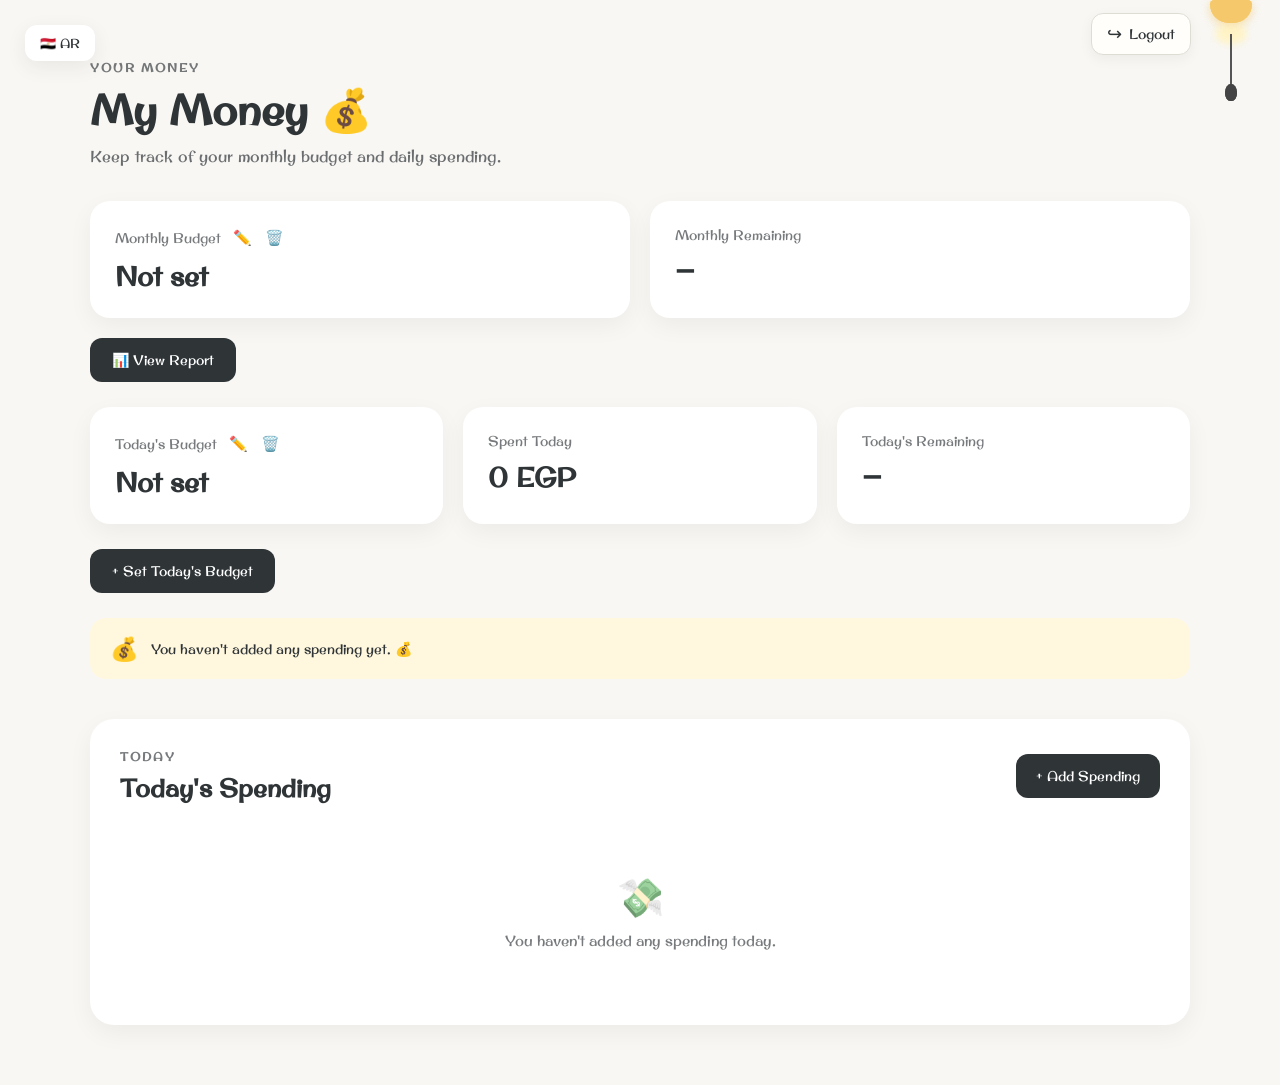
==== commit 65e0a0b0: "Update theme lamp, logout and report pages" ====
--- a/pages/daily.html
+++ b/pages/daily.html
@@ -386,6 +386,29 @@
     </div>
 
 
+    
+    <!-- Top Right Actions -->
+    <div class="top-right-actions">
+        <button type="button" id="logout-btn" class="logout-btn">
+            <span aria-hidden="true">↪</span>
+            <span data-i18n="logout">Logout</span>
+        </button>
+
+        <!-- Theme Lamp -->
+        <div class="theme-lamp">
+            <div class="lamp">
+                <div class="lamp-shade"></div>
+                <div class="lamp-light"></div>
+            </div>
+
+            <div class="lamp-cord" id="lamp-cord">
+                <span class="cord-handle"></span>
+            </div>
+        </div>
+    </div>
+
+
+
     <script src="../js/theme.js"></script>
     <script src="../js/language.js"></script>
     <script src="../js/daily.js"></script>
--- a/css/theme.css
+++ b/css/theme.css
@@ -196,3 +196,26 @@
         right: 14px;
     }
 }
+
+
+/* Keep both existing and dynamically created language buttons consistent */
+#language-toggle,
+#language-toggle.language-toggle-dynamic {
+    font-family: "Nunito", sans-serif;
+}
+
+#language-toggle {
+    position: fixed;
+    top: 20px;
+    left: 20px;
+    z-index: 1002;
+}
+
+
+/* Ensure lamp cord is clickable */
+.theme-lamp,
+.lamp-cord,
+.cord-handle {
+    cursor: pointer !important;
+    pointer-events: auto !important;
+}
--- a/css/daily.css
+++ b/css/daily.css
@@ -912,3 +912,95 @@
         flex: 1;
     }
 }
+
+
+
+/* =========================
+   Top Right Actions & Logout
+========================= */
+
+.top-right-actions {
+    position: fixed;
+    top: 0;
+    right: 25px;
+    z-index: 10000;
+    display: flex;
+    align-items: flex-start;
+    gap: 16px;
+}
+
+.logout-btn {
+    display: inline-flex;
+    align-items: center;
+    justify-content: center;
+    gap: 7px;
+    margin-top: 13px;
+    padding: 9px 15px;
+    border: 1px solid #deddd4;
+    border-radius: 12px;
+    background: #fffefa;
+    color: #2f3437;
+    font-family: inherit;
+    font-size: 14px;
+    cursor: pointer;
+    box-shadow: 0 4px 14px rgba(0, 0, 0, 0.05);
+    transition: background 0.2s ease, transform 0.2s ease,
+                box-shadow 0.2s ease;
+}
+
+.logout-btn span:first-child {
+    font-family: Arial, sans-serif;
+    font-size: 18px;
+}
+
+.logout-btn:hover {
+    transform: translateY(-2px);
+    background: #f0eee7;
+    box-shadow: 0 6px 16px rgba(0, 0, 0, 0.08);
+}
+
+.logout-btn:focus-visible {
+    outline: 2px solid #9b9b83;
+    outline-offset: 3px;
+}
+
+/* Night Mode */
+
+body.night-mode .logout-btn {
+    background: #242630;
+    color: #f5cfa3;
+    border-color: #41434d;
+}
+
+body.night-mode .logout-btn:hover {
+    background: #30333d;
+}
+
+/* The lamp now belongs to the actions container */
+
+.top-right-actions .theme-lamp {
+    position: relative;
+    top: 0;
+    right: auto;
+}
+
+/* Mobile */
+
+@media (max-width: 750px) {
+    .top-right-actions {
+        right: 12px;
+        gap: 10px;
+    }
+
+    .logout-btn {
+        margin-top: 10px;
+        padding: 8px 11px;
+        font-size: 12px;
+    }
+
+    .top-right-actions .lamp {
+        transform: scale(0.9);
+        transform-origin: top center;
+    }
+}
+
